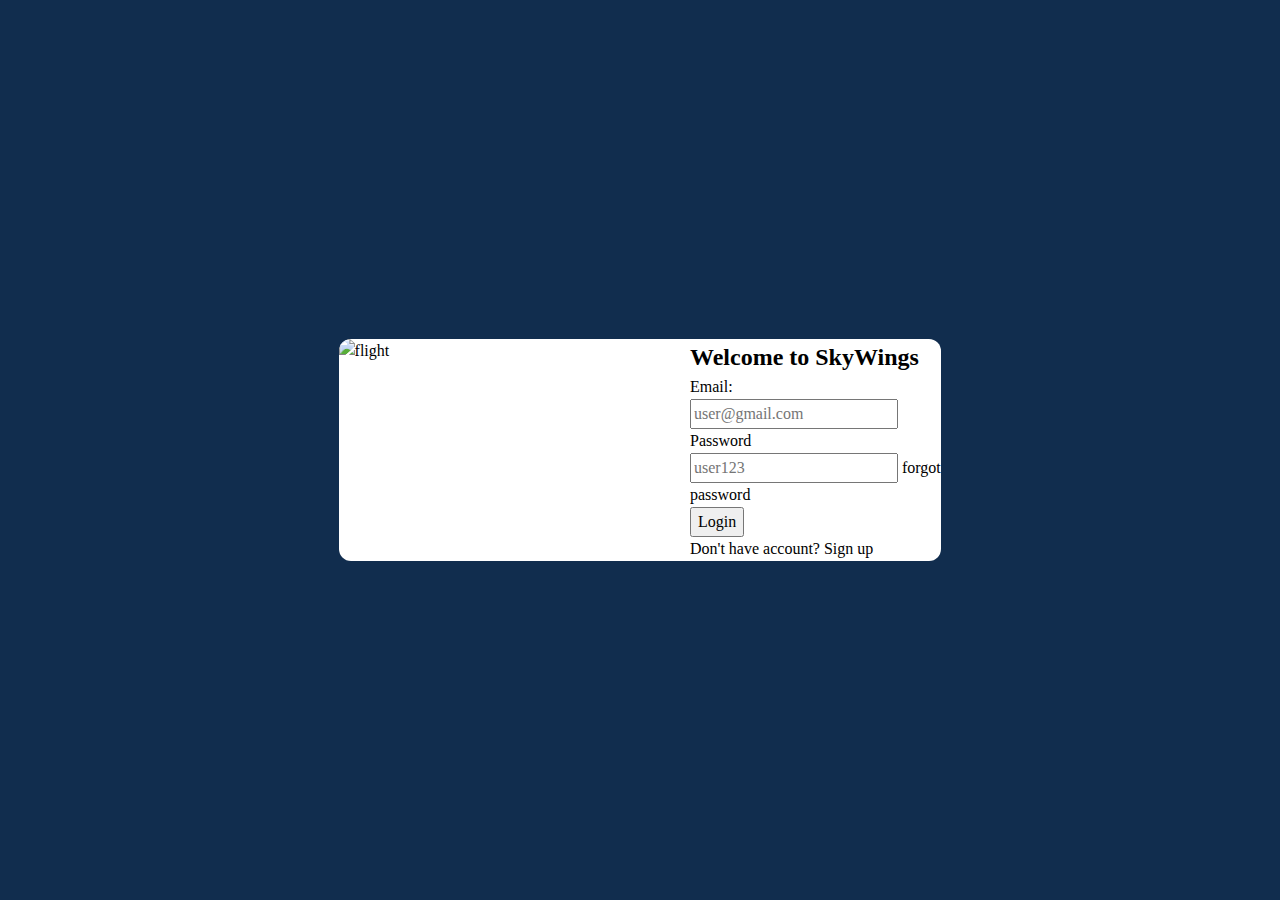
==== frontend/index.html @ 9f149af3 "Implement login page structure" ====
<!DOCTYPE html>
<html lang="en">
  <head>
    <meta charset="UTF-8" />
    <meta name="viewport" content="width=device-width, initial-scale=1.0" />
    <title>Document</title>

    <!-- styles link-->
    <link rel="stylesheet" href="./styles/pages/login-register.css" />
    <link rel="stylesheet" href="./styles/common/utilities.css" />
    <link rel="stylesheet" href="./styles/style.css" />

    <!--Scripts -->
    <script defer src="./scripts/app/login-register.js"></script>
  </head>
  <body>
    <main>
      <form href="#" id="login-form" class="grid-container">
        <div class="image-container">
          <img
            src="https://images.unsplash.com/photo-1579360826591-2c98525b8dbb?q=80&w=1935&auto=format&fit=crop&ixlib=rb-4.0.3&ixid=M3wxMjA3fDB8MHxwaG90by1wYWdlfHx8fGVufDB8fHx8fA%3D%3D"
            alt="flight"
          />
        </div>

        <div id="login-content" class="login-content active flex column a-start j-s__around">
          <h2>Welcome to SkyWings</h2>

          <div>
            <label for="user-email">Email: </label>
            <input id="user-email" type="email" placeholder="user@gmail.com" required />
          </div>

          <div>
            <label for="user-password">Password</label>
            <input id="user-password" type="password" placeholder="user123" required />
            <span>forgot password</span>
          </div>

          <button type="submit">Login</button>
          <p class="swtich-to-register">Don't have account? <span>Sign up</span></p>
        </div>

        <!-- <div id="register-content" class="register-content hidden">
          <h2>Welcome to SkyWings</h2>

          <label for="user-email">Email: </label>
          <input id="user-email" type="email" placeholder="user@gmail.com" required />

          <div>
            <label>Password</label>
            <input id="user-email" type="password" placeholder="user123" required />
            <span>forgot password</span>
          </div>
        </div> -->
      </form>
    </main>
  </body>
</html>
---- frontend/styles/pages/login-register.css ----
body {
  display: flex;
  align-items: center;
  justify-content: center;
  min-height: 100vh;
  background-color: var(--crls-blue-dark-);
}

.grid-container {
  display: grid;
  grid-template-columns: 1fr 1fr;
  background-color: white;
  max-width: 70%;
  margin: 0 auto;
  border-radius: 12px;
  overflow: hidden;
}

.login-content {
  padding-left: 5rem;
}
---- frontend/styles/common/utilities.css ----
.flex {
  display: flex;
}

.row {
  flex-direction: row;
}

.column {
  flex-direction: column;
}

.a-start {
  align-items: flex-start;
}

.a-center {
  align-items: center;
}

.a-end {
  align-items: flex-end;
}

.j-center {
  justify-content: center;
}

.j-s__between {
  justify-content: space-between;
}

.j-s__evenly {
  justify-content: space-evenly;
}

.j-s__around {
  justify-content: space-around;
}
---- frontend/styles/style.css ----
*,
*::before,
*::after {
  box-sizing: border-box;
}

* {
  margin: 0;
}

body {
  line-height: 1.5;
  -webkit-font-smoothing: antialiased;
}

img,
picture,
video,
canvas,
svg {
  display: block;
  max-width: 100%;
}

input,
button,
textarea,
select {
  font: inherit;
}

p,
h1,
h2,
h3,
h4,
h5,
h6 {
  overflow-wrap: break-word;
}

html {
  font-size: 62.5%;
}

:root {
  --crls-white-: #f9f7f7;
  --crls-blue-light-: #3f72af;
  --crls-blue-dark-: #112d4e;
  --clrs-clear-blue-: #dbe2ef;
}

body {
  font-size: 1.6rem;
}

.hidden {
  display: none;
}
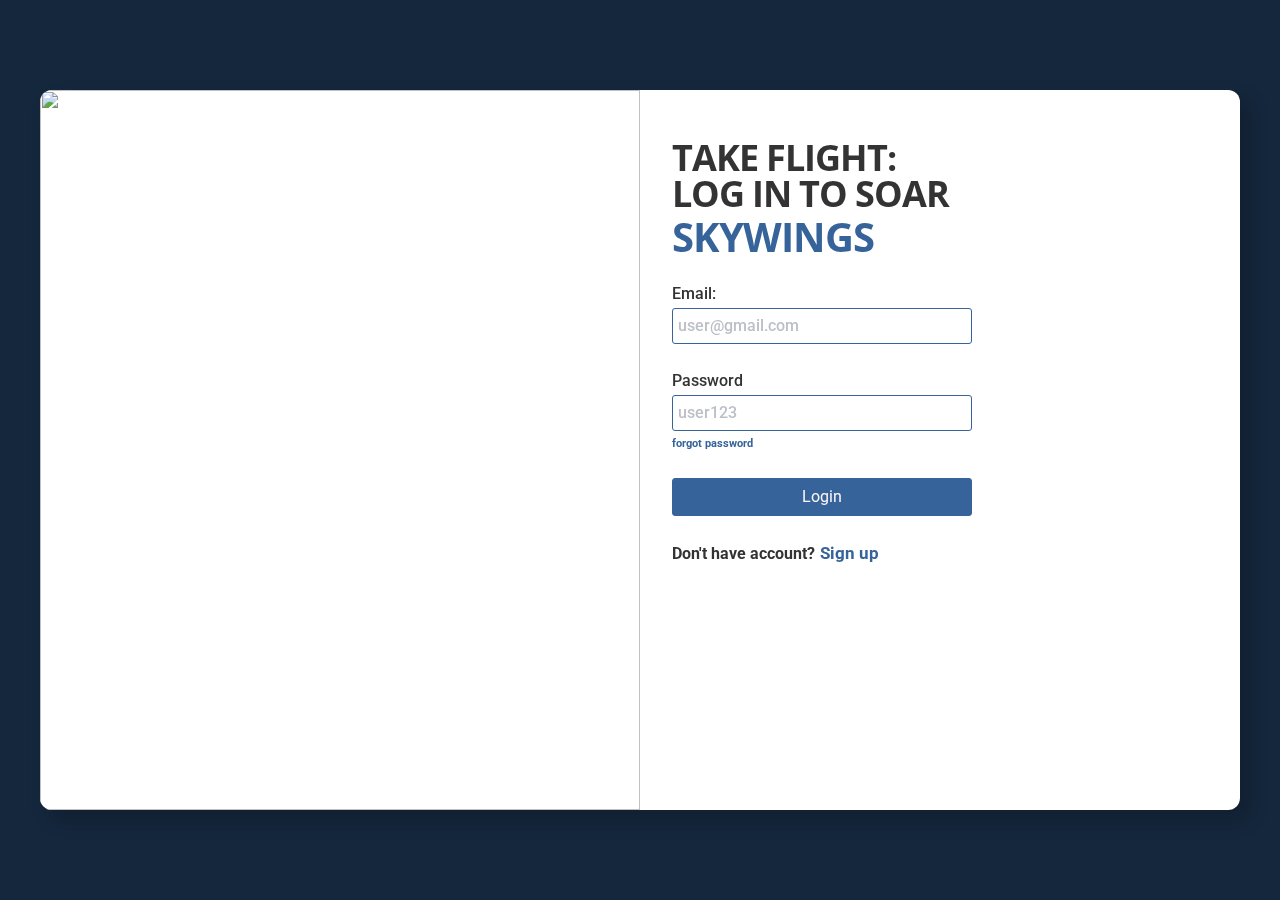
==== commit 27d7b55b: "Impelemt login/regiester styles" ====
--- a/frontend/index.html
+++ b/frontend/index.html
@@ -3,7 +3,7 @@
   <head>
     <meta charset="UTF-8" />
     <meta name="viewport" content="width=device-width, initial-scale=1.0" />
-    <title>Document</title>
+    <title>SkyWings</title>
 
     <!-- styles link-->
     <link rel="stylesheet" href="./styles/pages/login-register.css" />
@@ -13,47 +13,77 @@
     <!--Scripts -->
     <script defer src="./scripts/app/login-register.js"></script>
   </head>
+
   <body>
     <main>
-      <form href="#" id="login-form" class="grid-container">
+      <form href="#" id="login-form" class="grid-container active">
         <div class="image-container">
           <img
-            src="https://images.unsplash.com/photo-1579360826591-2c98525b8dbb?q=80&w=1935&auto=format&fit=crop&ixlib=rb-4.0.3&ixid=M3wxMjA3fDB8MHxwaG90by1wYWdlfHx8fGVufDB8fHx8fA%3D%3D"
-            alt="flight"
+            src="https://images.unsplash.com/photo-1558285549-2a06f9a5fe65?q=80&w=1170&auto=format&fit=crop&ixlib=rb-4.0.3&ixid=M3wxMjA3fDB8MHxwaG90by1wYWdlfHx8fGVufDB8fHx8fA%3D%3D"
           />
         </div>
 
-        <div id="login-content" class="login-content active flex column a-start j-s__around">
-          <h2>Welcome to SkyWings</h2>
+        <div id="login-content" class="login-content active flex column a-start j-centers">
+          <h2>
+            Take Flight: Log In to Soar <br />
+            <span> SkyWings</span>
+          </h2>
 
-          <div>
+          <div class="flex column">
             <label for="user-email">Email: </label>
             <input id="user-email" type="email" placeholder="user@gmail.com" required />
           </div>
 
-          <div>
+          <div class="flex column">
             <label for="user-password">Password</label>
             <input id="user-password" type="password" placeholder="user123" required />
             <span>forgot password</span>
           </div>
 
           <button type="submit">Login</button>
-          <p class="swtich-to-register">Don't have account? <span>Sign up</span></p>
+          <div class="swtich-to-register flex a-center j-center">
+            <p>Don't have account?</p>
+            <span>Sign up</span>
+          </div>
         </div>
 
-        <!-- <div id="register-content" class="register-content hidden">
-          <h2>Welcome to SkyWings</h2>
+      <!-- <form href="#" id="login-form" class="grid-container active">
+        <div class="image-container">
+          <img
+            src="https://images.unsplash.com/photo-1558285549-2a06f9a5fe65?q=80&w=1170&auto=format&fit=crop&ixlib=rb-4.0.3&ixid=M3wxMjA3fDB8MHxwaG90by1wYWdlfHx8fGVufDB8fHx8fA%3D%3D"
+          />
+        </div>
 
-          <label for="user-email">Email: </label>
-          <input id="user-email" type="email" placeholder="user@gmail.com" required />
+        <div id="login-content" class="login-content active flex column a-start j-centers">
+          <h2>
+            Ready for Takeoff<br />
+            <span> SkyWings</span>
+          </h2>
 
-          <div>
-            <label>Password</label>
-            <input id="user-email" type="password" placeholder="user123" required />
+          <div class="flex column">
+            <label for="user-name">Name: </label>
+            <input id="user-name" type="text" placeholder="user@gmail.com" required />
+          </div>
+
+          <div class="flex column">
+            <label for="user-email">Email: </label>
+            <input id="user-email" type="email" placeholder="user@gmail.com" required />
+          </div>
+
+          <div class="flex column">
+            <label for="user-password">Password</label>
+            <input id="user-password" type="password" placeholder="user123" required />
             <span>forgot password</span>
           </div>
-        </div> -->
-      </form>
+
+          <button type="submit">Login</button>
+          <div class="swtich-to-register flex a-center j-center">
+            <p>Already have an?</p>
+            <span>Sign up</span>
+          </div>
+        </div>
+      </form> -->
     </main>
+    <div class="overlay"></div>
   </body>
 </html>
--- a/frontend/styles/pages/login-register.css
+++ b/frontend/styles/pages/login-register.css
@@ -1,21 +1,225 @@
+@import url('https://fonts.googleapis.com/css2?family=Noto+Sans+Khojki&family=Open+Sans:ital,wght@0,300..800;1,300..800&display=swap');
+
 body {
   display: flex;
   align-items: center;
   justify-content: center;
   min-height: 100vh;
-  background-color: var(--crls-blue-dark-);
+  background-color: var(--clrs-blue-light-);
+  color: #333;
+  position: relative;
+}
+
+main {
+  max-width: 200rem;
+}
+
+form {
+  position: relative;
 }
 
 .grid-container {
   display: grid;
   grid-template-columns: 1fr 1fr;
   background-color: white;
-  max-width: 70%;
-  margin: 0 auto;
+  width: 120rem;
+  height: 80vh;
+  margin: 0 3rem;
   border-radius: 12px;
   overflow: hidden;
+  box-shadow: 10px 10px 20px rgba(0, 0, 0, 0.2);
+  transition: all 0.3s;
+}
+
+.grid-container:hover {
+  box-shadow: inset 10px 10px 20px rgba(0, 0, 0, 0.2);
+  transform: scale(0.98);
+}
+
+.image-container img {
+  width: 100%;
+  height: 100%;
+  object-fit: cover;
+  background-position: left;
 }
 
 .login-content {
-  padding-left: 5rem;
-}
+  padding: 5rem 2em;
+  gap: 25px;
+  width: 400px;
+}
+
+.login-content h2 {
+  font-size: 3.8rem;
+  text-transform: uppercase;
+  line-height: 1;
+  max-width: 30rem;
+  letter-spacing: -1px;
+}
+
+.login-content span {
+  display: block;
+  font-size: 1.1rem;
+  color: var(--clrs-blue-light-);
+  font-weight: bold;
+  cursor: pointer;
+  margin-top: 0.5rem;
+}
+
+.login-content h2 {
+  font-size: 3.6rem;
+}
+
+.login-content h2 span {
+  color: var(--clrs-blue-light-);
+  font-size: 4rem;
+}
+
+.swtich-to-register {
+  gap: 0.5rem;
+}
+
+label {
+  margin-bottom: 2px;
+  font-weight: 500;
+}
+
+label + input {
+  max-width: 600px;
+  width: 300px;
+  border-radius: 0.3rem;
+  border: 0.5px solid var(--clrs-blue-light-);
+  padding: 0.5rem;
+  color: var(--clrs-blue-dark-);
+  font-weight: 500;
+}
+
+label + input:focus {
+  outline: none;
+}
+
+label + input::placeholder {
+  color: rgba(49, 61, 81, 0.33);
+}
+
+button {
+  max-width: 600px;
+  width: 300px;
+  background-color: var(--clrs-blue-light-);
+  color: var(--clrs-white-);
+  padding: 0.4em 1rem;
+  border: 1px solid var(--clrs-blue-light-);
+  border-radius: 0.3rem;
+  cursor: pointer;
+  transition: all 0.3s;
+}
+
+button:hover {
+  background-color: var(--clrs-blue-dark-);
+}
+
+.swtich-to-register {
+  color: #333;
+  font-weight: bold;
+  align-items: center;
+}
+
+.swtich-to-register span {
+  color: var(--clrs-blue-light-);
+  font-weight: bold;
+  font-size: 1.7rem;
+  margin: 0;
+}
+
+@media (max-width: 1024px) {
+  .grid-container {
+    width: 75rem;
+  }
+}
+
+@media (max-width: 769px) {
+  body {
+    margin: 0 20px;
+  }
+
+  .grid-container {
+    max-width: 500px;
+    display: flex;
+    flex-direction: column;
+    margin-top: 0 auto;
+    align-items: center !important;
+    justify-content: center !important;
+    padding: 0;
+  }
+
+  .image-container {
+    height: 600px;
+    max-width: 600px;
+  }
+
+  .login-content {
+    padding: 2rem;
+    width: 100%;
+    margin: 0 auto;
+    gap: 0px;
+    justify-content: center !important;
+    align-items: center !important;
+    text-align: start !important;
+  }
+
+  .login-content h2 {
+    font-size: 2rem !important;
+  }
+
+  .login-content span {
+    font-size: 3rem !important;
+  }
+
+  .login-content div {
+    margin-bottom: 20px;
+  }
+
+  label + input,
+  button {
+    max-width: none; /* Remove max-width for input fields */
+    width: 33rem;
+  }
+
+  span {
+    font-size: 1rem !important;
+  }
+}
+
+@media (max-width: 400px) {
+  body {
+    margin: 0 20px;
+  }
+
+  .login-content span {
+    font-size: 1.5rem !important;
+  }
+
+  .login-content h2 span {
+    font-size: 2.2rem !important;
+    text-align: start !important;
+    align-self: flex-start;
+  }
+
+  .swtich-to-register {
+    margin-top: 0.5rem;
+  }
+
+  .swtich-to-register span {
+    font-size: 1.7rem !important;
+  }
+}
+
+.overlay {
+  position: fixed;
+  background-color: rgba(0, 0, 0, 0.6);
+  top: 0;
+  left: 0;
+  right: 0;
+  bottom: 0;
+  z-index: -1;
+}
--- a/frontend/styles/style.css
+++ b/frontend/styles/style.css
@@ -1,3 +1,5 @@
+@import url('https://fonts.googleapis.com/css2?family=Open+Sans:ital,wght@0,300..800;1,300..800&family=Roboto:ital,wght@0,100;0,300;0,400;0,500;0,700;0,900;1,100;1,300;1,400;1,500;1,700;1,900&display=swap');
+
 *,
 *::before,
 *::after {
@@ -39,21 +41,41 @@
   overflow-wrap: break-word;
 }
 
+h1,
+h2,
+h3,
+h4,
+h5,
+h6 {
+  font-family: 'Open Sans', sans-serif !important;
+}
+
 html {
   font-size: 62.5%;
 }
 
 :root {
-  --crls-white-: #f9f7f7;
-  --crls-blue-light-: #3f72af;
-  --crls-blue-dark-: #112d4e;
+  --clrs-white-: #f9f7f7;
+  --clrs-blue-light-: #366399;
+  --clrs-blue-dark-: #112d4e;
   --clrs-clear-blue-: #dbe2ef;
+  --clrs-black-: #333;
 }
 
 body {
   font-size: 1.6rem;
+  font-family: 'Roboto', sans-serif;
 }
 
 .hidden {
   display: none;
 }
+
+/* 
+Media Queries BreakPoints : 
+  - 320px — 480px: Mobile devices
+  - 481px — 768px: iPads, Tablets
+  - 769px — 1024px: Small screens, laptops
+  - 1025px — 1200px: Desktops, large screens
+  - 1201px and more —  Extra large screens, TV
+*/
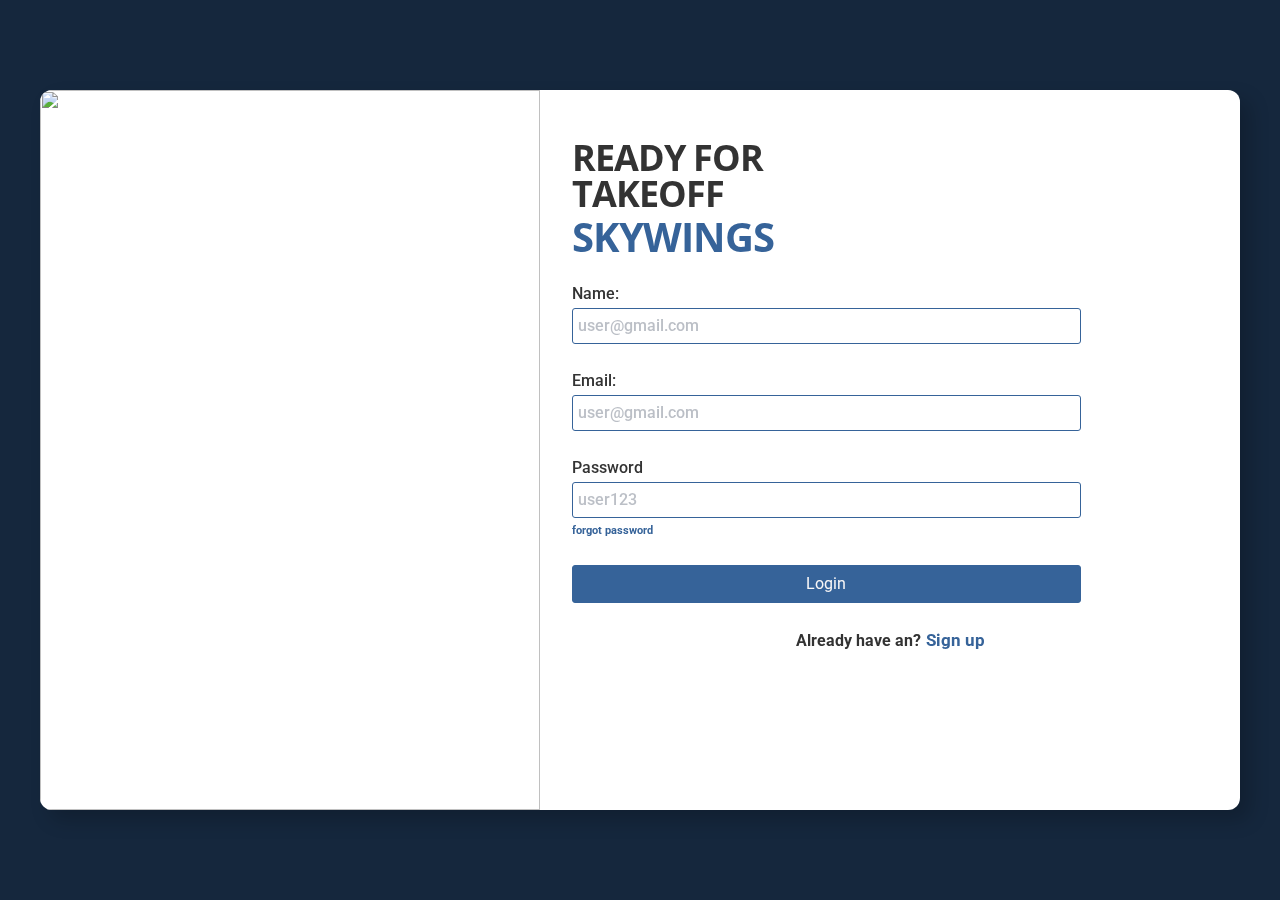
==== commit 3ea301eb: "Implement user register operation" ====
--- a/frontend/index.html
+++ b/frontend/index.html
@@ -16,7 +16,7 @@
 
   <body>
     <main>
-      <form href="#" id="login-form" class="grid-container active">
+      <!-- <form href="#" id="login-form" class="grid-container active">
         <div class="image-container">
           <img
             src="https://images.unsplash.com/photo-1558285549-2a06f9a5fe65?q=80&w=1170&auto=format&fit=crop&ixlib=rb-4.0.3&ixid=M3wxMjA3fDB8MHxwaG90by1wYWdlfHx8fGVufDB8fHx8fA%3D%3D"
@@ -45,9 +45,9 @@
             <p>Don't have account?</p>
             <span>Sign up</span>
           </div>
-        </div>
+        </div> -->
 
-      <!-- <form href="#" id="login-form" class="grid-container active">
+      <form href="#" id="login-form" class="grid-container">
         <div class="image-container">
           <img
             src="https://images.unsplash.com/photo-1558285549-2a06f9a5fe65?q=80&w=1170&auto=format&fit=crop&ixlib=rb-4.0.3&ixid=M3wxMjA3fDB8MHxwaG90by1wYWdlfHx8fGVufDB8fHx8fA%3D%3D"
@@ -82,7 +82,7 @@
             <span>Sign up</span>
           </div>
         </div>
-      </form> -->
+      </form>
     </main>
     <div class="overlay"></div>
   </body>
--- a/frontend/styles/pages/login-register.css
+++ b/frontend/styles/pages/login-register.css
@@ -46,7 +46,12 @@
 .login-content {
   padding: 5rem 2em;
   gap: 25px;
-  width: 400px;
+  max-width: 800px;
+  width: 700px;
+}
+.login-content div {
+  width: 100%;
+  align-self: flex-start;
 }
 
 .login-content h2 {
@@ -79,14 +84,17 @@
   gap: 0.5rem;
 }
 
+input,
+button {
+  width: 80%;
+}
+
 label {
   margin-bottom: 2px;
   font-weight: 500;
 }
 
 label + input {
-  max-width: 600px;
-  width: 300px;
   border-radius: 0.3rem;
   border: 0.5px solid var(--clrs-blue-light-);
   padding: 0.5rem;
@@ -103,8 +111,6 @@
 }
 
 button {
-  max-width: 600px;
-  width: 300px;
   background-color: var(--clrs-blue-light-);
   color: var(--clrs-white-);
   padding: 0.4em 1rem;
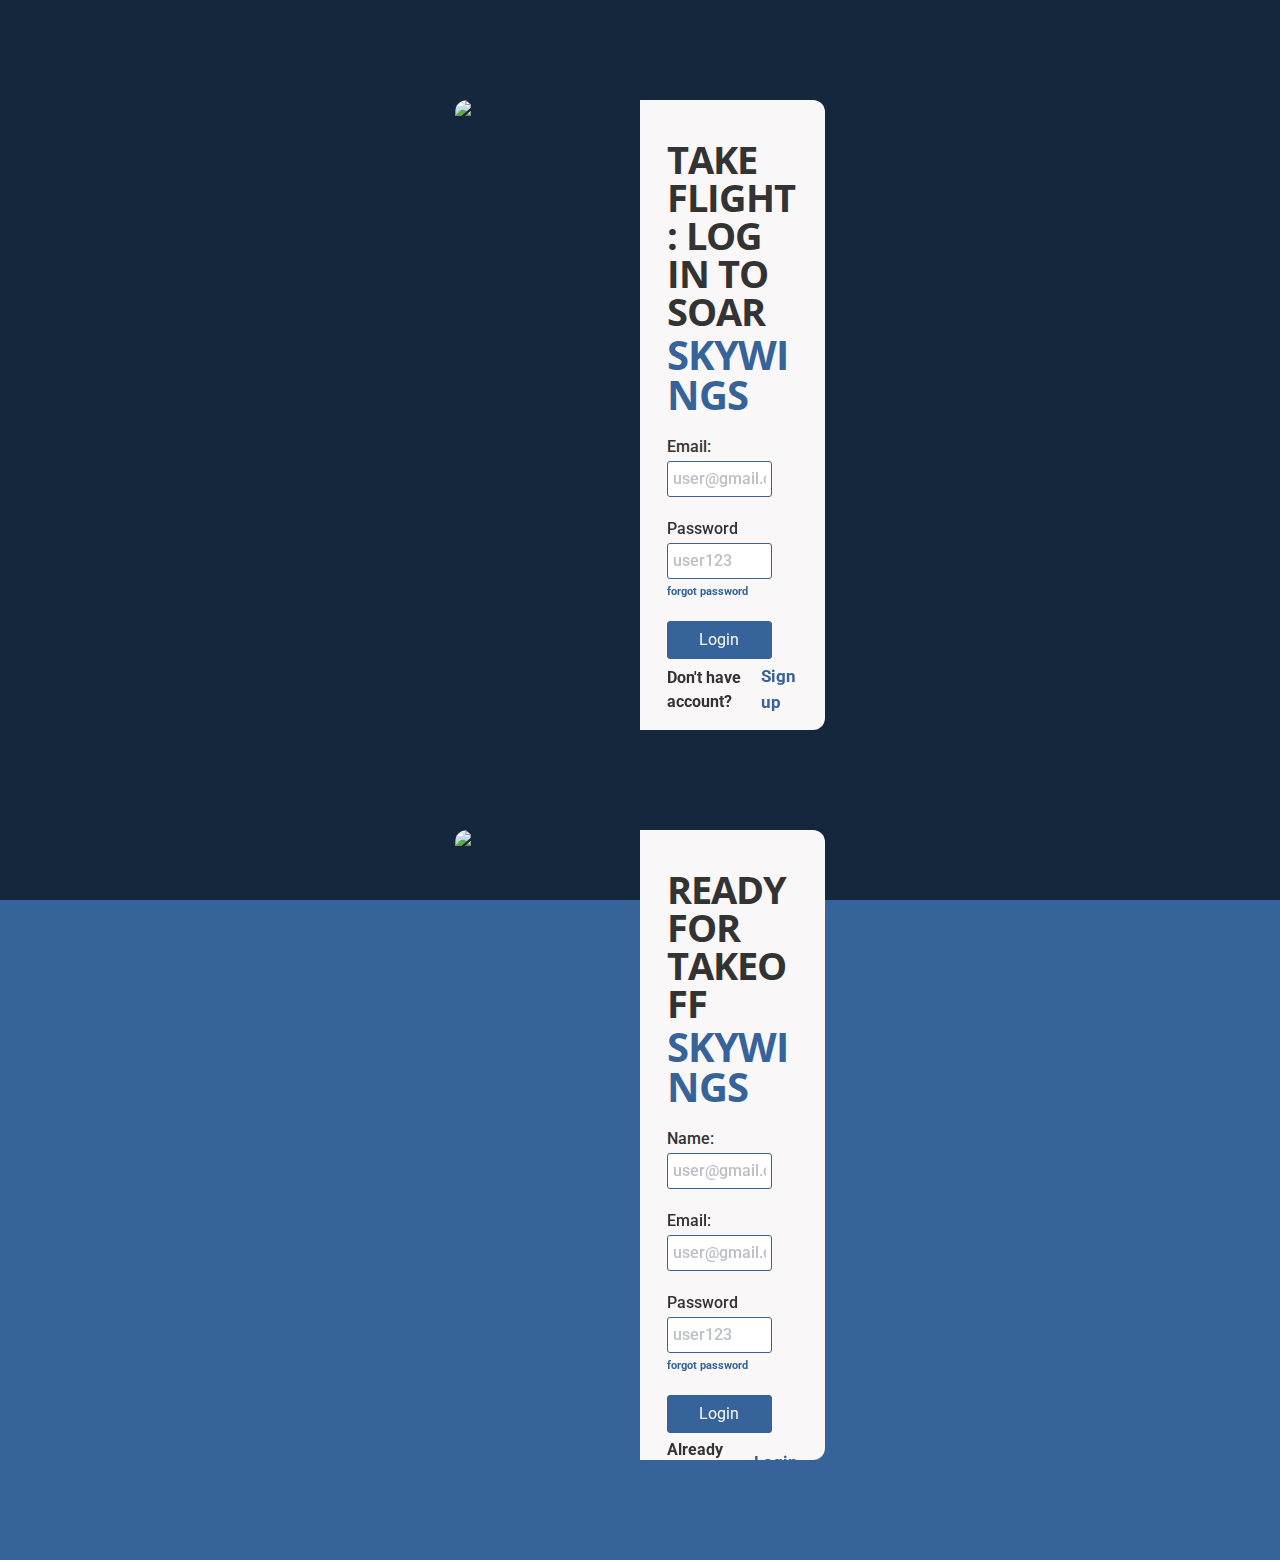
==== commit 5331fa2b: "Fix login/register page style issues" ====
--- a/frontend/index.html
+++ b/frontend/index.html
@@ -11,75 +11,77 @@
     <link rel="stylesheet" href="./styles/style.css" />
 
     <!--Scripts -->
+    <script defer src="./scripts/var-declarations.js"></script>
     <script defer src="./scripts/app/login-register.js"></script>
   </head>
 
   <body>
     <main>
-      <!-- <form href="#" id="login-form" class="grid-container active">
+      <form href="#" id="login-form" class="grid-container form active">
         <div class="image-container">
           <img
             src="https://images.unsplash.com/photo-1558285549-2a06f9a5fe65?q=80&w=1170&auto=format&fit=crop&ixlib=rb-4.0.3&ixid=M3wxMjA3fDB8MHxwaG90by1wYWdlfHx8fGVufDB8fHx8fA%3D%3D"
           />
         </div>
 
-        <div id="login-content" class="login-content active flex column a-start j-centers">
+        <div id="login-content" class="content active">
           <h2>
-            Take Flight: Log In to Soar <br />
+            Take Flight: Log In to Soar
             <span> SkyWings</span>
           </h2>
 
           <div class="flex column">
-            <label for="user-email">Email: </label>
-            <input id="user-email" type="email" placeholder="user@gmail.com" required />
+            <label for="user-email-login">Email: </label>
+            <input id="user-email-login" type="email" placeholder="user@gmail.com" required />
           </div>
 
           <div class="flex column">
-            <label for="user-password">Password</label>
-            <input id="user-password" type="password" placeholder="user123" required />
+            <label for="user-password-login">Password</label>
+            <input id="user-password-login" type="password" placeholder="user123" required />
             <span>forgot password</span>
           </div>
 
-          <button type="submit">Login</button>
-          <div class="swtich-to-register flex a-center j-center">
+          <button type="submit" class="button login-button">Login</button>
+          <div class="swtich-to-register flex a-center j-start">
             <p>Don't have account?</p>
-            <span>Sign up</span>
+            <span class="swtich-to-register">Sign up</span>
           </div>
-        </div> -->
+        </div>
+      </form>
 
-      <form href="#" id="login-form" class="grid-container">
+      <form href="#" id="register-form" class="grid-container form hidden">
         <div class="image-container">
           <img
             src="https://images.unsplash.com/photo-1558285549-2a06f9a5fe65?q=80&w=1170&auto=format&fit=crop&ixlib=rb-4.0.3&ixid=M3wxMjA3fDB8MHxwaG90by1wYWdlfHx8fGVufDB8fHx8fA%3D%3D"
           />
         </div>
 
-        <div id="login-content" class="login-content active flex column a-start j-centers">
+        <div id="register-content" class="content active">
           <h2>
             Ready for Takeoff<br />
             <span> SkyWings</span>
           </h2>
 
           <div class="flex column">
-            <label for="user-name">Name: </label>
-            <input id="user-name" type="text" placeholder="user@gmail.com" required />
+            <label for="user-name-register">Name: </label>
+            <input id="user-name-register" type="text" placeholder="user@gmail.com" required />
           </div>
 
           <div class="flex column">
-            <label for="user-email">Email: </label>
-            <input id="user-email" type="email" placeholder="user@gmail.com" required />
+            <label for="user-email-register">Email: </label>
+            <input id="user-email-register" type="email" placeholder="user@gmail.com" required />
           </div>
 
           <div class="flex column">
-            <label for="user-password">Password</label>
-            <input id="user-password" type="password" placeholder="user123" required />
+            <label for="user-password-register">Password</label>
+            <input id="user-password-register" type="password" placeholder="user123" required />
             <span>forgot password</span>
           </div>
 
-          <button type="submit">Login</button>
-          <div class="swtich-to-register flex a-center j-center">
+          <button class="btn register-button" type="submit" id="register-button">Login</button>
+          <div class="swtich-to-register flex a-center j-start">
             <p>Already have an?</p>
-            <span>Sign up</span>
+            <span id="swtich-to-login">Login</span>
           </div>
         </div>
       </form>
--- a/frontend/styles/pages/login-register.css
+++ b/frontend/styles/pages/login-register.css
@@ -11,50 +11,40 @@
 }
 
 main {
-  max-width: 200rem;
+  max-width: 120rem;
+  margin: 0 30px;
 }
 
-form {
-  position: relative;
+.form {
+  display: flex;
+  margin-bottom: 100px;
+  width: 100%;
+  margin: 100px auto;
+  height: 70vh;
+  overflow: hidden;
+  border-radius: 12px;
 }
 
-.grid-container {
-  display: grid;
-  grid-template-columns: 1fr 1fr;
-  background-color: white;
-  width: 120rem;
-  height: 80vh;
-  margin: 0 3rem;
-  border-radius: 12px;
+.image-container {
+  width: 50%;
+  height: 100%;
   overflow: hidden;
-  box-shadow: 10px 10px 20px rgba(0, 0, 0, 0.2);
-  transition: all 0.3s;
-}
-
-.grid-container:hover {
-  box-shadow: inset 10px 10px 20px rgba(0, 0, 0, 0.2);
-  transform: scale(0.98);
 }
 
 .image-container img {
-  width: 100%;
   height: 100%;
-  object-fit: cover;
-  background-position: left;
 }
 
-.login-content {
-  padding: 5rem 2em;
-  gap: 25px;
-  max-width: 800px;
-  width: 700px;
-}
-.login-content div {
-  width: 100%;
-  align-self: flex-start;
+.content {
+  width: 50%;
+  background-color: var(--clrs-white-);
+  padding: 4rem 2.7rem;
+  display: flex;
+  flex-direction: column;
+  gap: 20px;
 }
 
-.login-content h2 {
+.content h2 {
   font-size: 3.8rem;
   text-transform: uppercase;
   line-height: 1;
@@ -62,7 +52,7 @@
   letter-spacing: -1px;
 }
 
-.login-content span {
+.content span {
   display: block;
   font-size: 1.1rem;
   color: var(--clrs-blue-light-);
@@ -71,11 +61,7 @@
   margin-top: 0.5rem;
 }
 
-.login-content h2 {
-  font-size: 3.6rem;
-}
-
-.login-content h2 span {
+.content h2 span {
   color: var(--clrs-blue-light-);
   font-size: 4rem;
 }
@@ -124,100 +110,21 @@
   background-color: var(--clrs-blue-dark-);
 }
 
-.swtich-to-register {
+.swtich-to-register,
+.swtich-to-login {
   color: #333;
   font-weight: bold;
   align-items: center;
+  margin-top: -1.5rem;
 }
 
-.swtich-to-register span {
+.swtich-to-register span,
+.swtich-to-login span {
   color: var(--clrs-blue-light-);
   font-weight: bold;
   font-size: 1.7rem;
+  align-self: center;
   margin: 0;
-}
-
-@media (max-width: 1024px) {
-  .grid-container {
-    width: 75rem;
-  }
-}
-
-@media (max-width: 769px) {
-  body {
-    margin: 0 20px;
-  }
-
-  .grid-container {
-    max-width: 500px;
-    display: flex;
-    flex-direction: column;
-    margin-top: 0 auto;
-    align-items: center !important;
-    justify-content: center !important;
-    padding: 0;
-  }
-
-  .image-container {
-    height: 600px;
-    max-width: 600px;
-  }
-
-  .login-content {
-    padding: 2rem;
-    width: 100%;
-    margin: 0 auto;
-    gap: 0px;
-    justify-content: center !important;
-    align-items: center !important;
-    text-align: start !important;
-  }
-
-  .login-content h2 {
-    font-size: 2rem !important;
-  }
-
-  .login-content span {
-    font-size: 3rem !important;
-  }
-
-  .login-content div {
-    margin-bottom: 20px;
-  }
-
-  label + input,
-  button {
-    max-width: none; /* Remove max-width for input fields */
-    width: 33rem;
-  }
-
-  span {
-    font-size: 1rem !important;
-  }
-}
-
-@media (max-width: 400px) {
-  body {
-    margin: 0 20px;
-  }
-
-  .login-content span {
-    font-size: 1.5rem !important;
-  }
-
-  .login-content h2 span {
-    font-size: 2.2rem !important;
-    text-align: start !important;
-    align-self: flex-start;
-  }
-
-  .swtich-to-register {
-    margin-top: 0.5rem;
-  }
-
-  .swtich-to-register span {
-    font-size: 1.7rem !important;
-  }
 }
 
 .overlay {
@@ -229,3 +136,43 @@
   bottom: 0;
   z-index: -1;
 }
+
+@media (max-width: 1024px) {
+  main {
+    max-width: 100rem;
+  }
+}
+
+@media (max-width: 768px) {
+  main {
+    max-width: 100rem;
+  }
+
+  .form {
+    flex-direction: column;
+    border-radius: 3px;
+    height: 100%;
+  }
+
+  .image-container {
+    width: 100%;
+  }
+
+  .content {
+    width: 100%;
+  }
+
+  .content h2 {
+    max-width: 100%;
+    font-size: 2.2rem;
+  }
+
+  .content h2 span {
+    font-size: 2.4;
+  }
+
+  button,
+  input {
+    width: 100%;
+  }
+}
--- a/frontend/styles/style.css
+++ b/frontend/styles/style.css
@@ -65,10 +65,7 @@
 body {
   font-size: 1.6rem;
   font-family: 'Roboto', sans-serif;
-}
-
-.hidden {
-  display: none;
+  scroll-behavior: smooth;
 }
 
 /* 
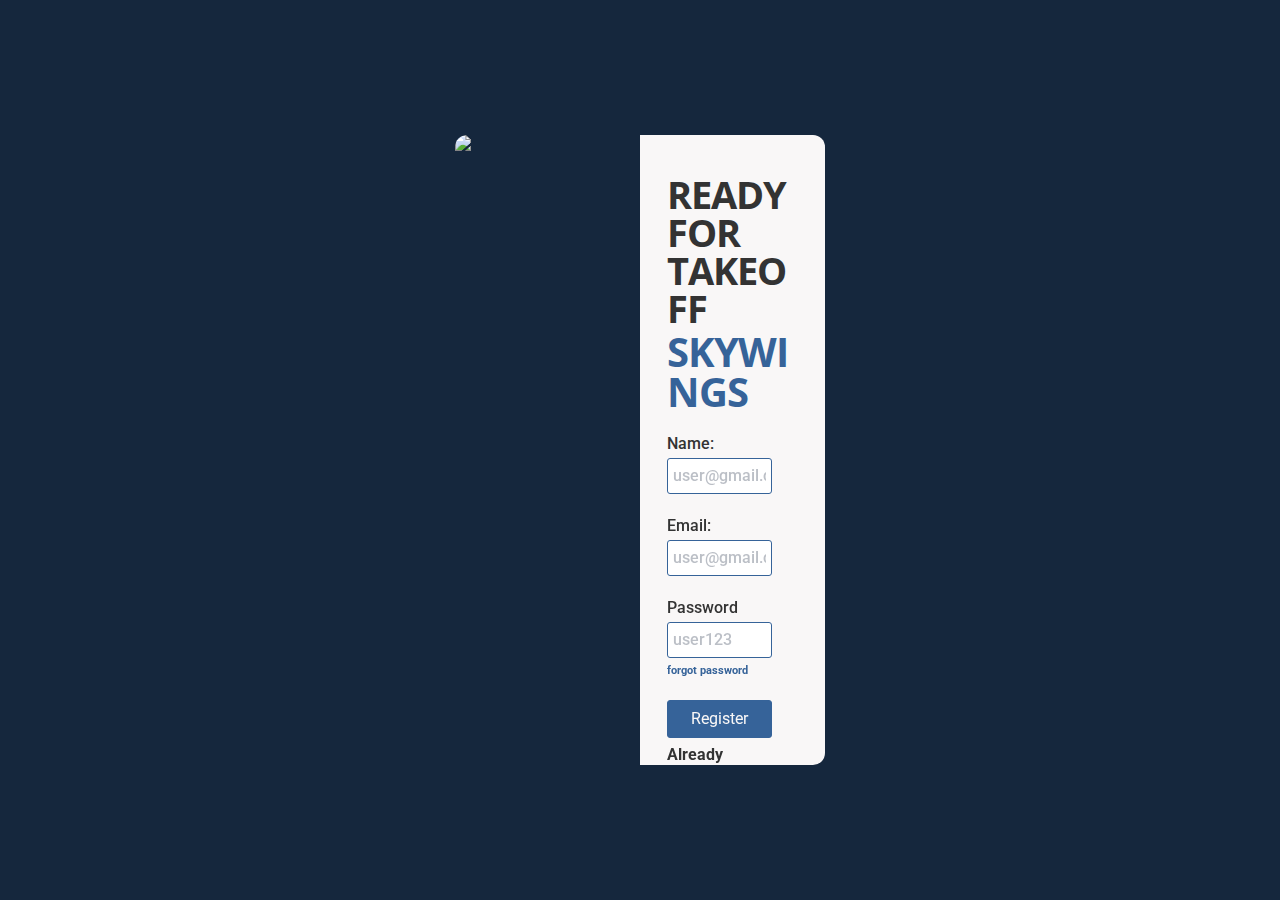
==== commit ed76dd3a: "Implement toggling between login/register interfaces" ====
--- a/frontend/index.html
+++ b/frontend/index.html
@@ -17,14 +17,14 @@
 
   <body>
     <main>
-      <form href="#" id="login-form" class="grid-container form active">
+      <form href="#" id="login-form" class="form hidden">
         <div class="image-container">
           <img
             src="https://images.unsplash.com/photo-1558285549-2a06f9a5fe65?q=80&w=1170&auto=format&fit=crop&ixlib=rb-4.0.3&ixid=M3wxMjA3fDB8MHxwaG90by1wYWdlfHx8fGVufDB8fHx8fA%3D%3D"
           />
         </div>
 
-        <div id="login-content" class="content active">
+        <div id="login-content" class="content">
           <h2>
             Take Flight: Log In to Soar
             <span> SkyWings</span>
@@ -44,12 +44,12 @@
           <button type="submit" class="button login-button">Login</button>
           <div class="swtich-to-register flex a-center j-start">
             <p>Don't have account?</p>
-            <span class="swtich-to-register">Sign up</span>
+            <span id="switch-to-register" class="switch-to-login">Sign up</span>
           </div>
         </div>
       </form>
 
-      <form href="#" id="register-form" class="grid-container form hidden">
+      <form href="#" id="register-form" class="form">
         <div class="image-container">
           <img
             src="https://images.unsplash.com/photo-1558285549-2a06f9a5fe65?q=80&w=1170&auto=format&fit=crop&ixlib=rb-4.0.3&ixid=M3wxMjA3fDB8MHxwaG90by1wYWdlfHx8fGVufDB8fHx8fA%3D%3D"
@@ -78,10 +78,10 @@
             <span>forgot password</span>
           </div>
 
-          <button class="btn register-button" type="submit" id="register-button">Login</button>
+          <button class="btn register-button" type="submit" id="register-button">Register</button>
           <div class="swtich-to-register flex a-center j-start">
-            <p>Already have an?</p>
-            <span id="swtich-to-login">Login</span>
+            <p>Already have an account?</p>
+            <span id="switch-to-login" class="switch-to-login">Login</span>
           </div>
         </div>
       </form>
--- a/frontend/styles/pages/login-register.css
+++ b/frontend/styles/pages/login-register.css
@@ -23,6 +23,7 @@
   height: 70vh;
   overflow: hidden;
   border-radius: 12px;
+  transition: opacity 0.3s ease;
 }
 
 .image-container {
--- a/frontend/styles/style.css
+++ b/frontend/styles/style.css
@@ -68,6 +68,16 @@
   scroll-behavior: smooth;
 }
 
+body::-webkit-scrollbar {
+  display: none;
+}
+
+.hidden {
+  opacity: 0;
+  pointer-events: none;
+  display: none;
+}
+
 /* 
 Media Queries BreakPoints : 
   - 320px — 480px: Mobile devices
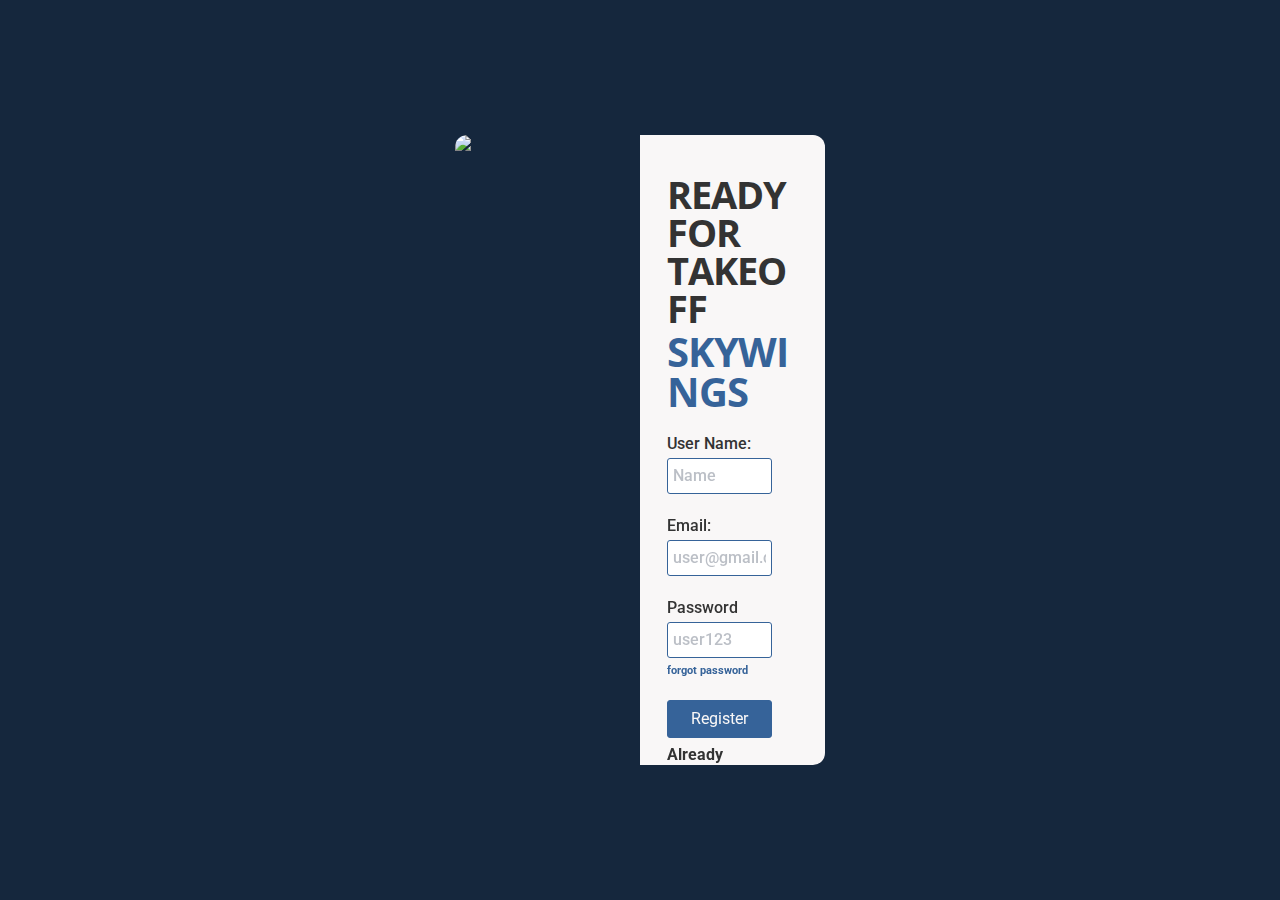
==== commit 1798178d: "Modify user login/register code" ====
--- a/frontend/index.html
+++ b/frontend/index.html
@@ -63,8 +63,8 @@
           </h2>
 
           <div class="flex column">
-            <label for="user-name-register">Name: </label>
-            <input id="user-name-register" type="text" placeholder="user@gmail.com" required />
+            <label for="user-name-register">User Name: </label>
+            <input id="user-name-register" type="text" placeholder="Name" required />
           </div>
 
           <div class="flex column">
--- a/frontend/styles/pages/login-register.css
+++ b/frontend/styles/pages/login-register.css
@@ -43,6 +43,13 @@
   display: flex;
   flex-direction: column;
   gap: 20px;
+}
+
+#login-content.showErrorMessage::after {
+  content: 'Incorrect Credentials 😂 !!!';
+  font-weight: bold;
+  color: rgb(176, 38, 38);
+  font-size: 1.6rem;
 }
 
 .content h2 {
@@ -138,6 +145,15 @@
   z-index: -1;
 }
 
+.error {
+  border: 1.5px solid rgb(228, 22, 22);
+}
+
+.error-message {
+  color: rgb(228, 22, 22);
+  font-weight: bold;
+}
+
 @media (max-width: 1024px) {
   main {
     max-width: 100rem;
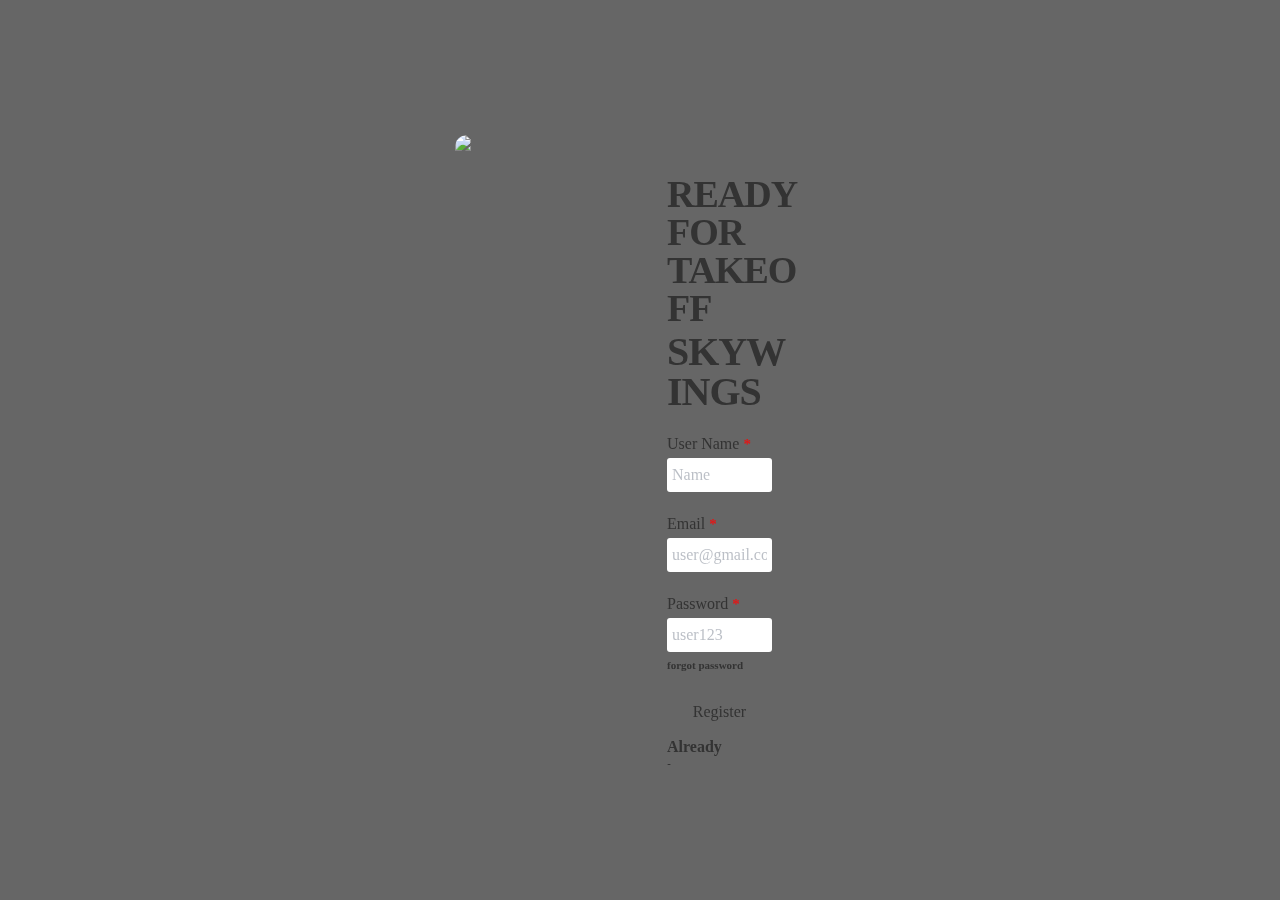
==== commit 99540dcc: "Add Admin Page Starter Folder" ====
--- a/frontend/index.html
+++ b/frontend/index.html
@@ -31,13 +31,13 @@
           </h2>
 
           <div class="flex column">
-            <label for="user-email-login">Email: </label>
+            <label for="user-email-login">Email <span class="red-start">*</span> </label>
             <input id="user-email-login" type="email" placeholder="user@gmail.com" required />
           </div>
 
           <div class="flex column">
-            <label for="user-password-login">Password</label>
-            <input id="user-password-login" type="password" placeholder="user123" required />
+            <label for="user-password-login">Password <span class="red-start">*</span></label>
+            <input id="user-password-login" type="password" pattern="(?=.*\d)(?=.*[a-z])(?=.*[A-Z]).{8,}" placeholder="user123" required />
             <span>forgot password</span>
           </div>
 
@@ -63,18 +63,18 @@
           </h2>
 
           <div class="flex column">
-            <label for="user-name-register">User Name: </label>
+            <label for="user-name-register">User Name <span class="red-start">*</span> </label>
             <input id="user-name-register" type="text" placeholder="Name" required />
           </div>
 
           <div class="flex column">
-            <label for="user-email-register">Email: </label>
+            <label for="user-email-register">Email <span class="red-start">*</span></label>
             <input id="user-email-register" type="email" placeholder="user@gmail.com" required />
           </div>
 
           <div class="flex column">
-            <label for="user-password-register">Password</label>
-            <input id="user-password-register" type="password" placeholder="user123" required />
+            <label for="user-password-register">Password <span class="red-start">*</span></label>
+            <input id="user-password-register" type="password" pattern="(?=.*\d)(?=.*[a-z])(?=.*[A-Z]).{8,}" placeholder="user123" required />
             <span>forgot password</span>
           </div>
 
--- a/frontend/styles/pages/login-register.css
+++ b/frontend/styles/pages/login-register.css
@@ -154,6 +154,12 @@
   font-weight: bold;
 }
 
+.red-start {
+  color: rgb(228, 22, 22) !important;
+  display: inline !important;
+  font-size: 1.5rem !important;
+}
+
 @media (max-width: 1024px) {
   main {
     max-width: 100rem;
--- a/frontend/styles/style.css
+++ b/frontend/styles/style.css
@@ -1,5 +1,3 @@
-@import url('https://fonts.googleapis.com/css2?family=Open+Sans:ital,wght@0,300..800;1,300..800&family=Roboto:ital,wght@0,100;0,300;0,400;0,500;0,700;0,900;1,100;1,300;1,400;1,500;1,700;1,900&display=swap');
-
 *,
 *::before,
 *::after {
@@ -41,48 +39,22 @@
   overflow-wrap: break-word;
 }
 
-h1,
-h2,
-h3,
-h4,
-h5,
-h6 {
-  font-family: 'Open Sans', sans-serif !important;
-}
-
 html {
   font-size: 62.5%;
 }
 
 :root {
-  --clrs-white-: #f9f7f7;
-  --clrs-blue-light-: #366399;
-  --clrs-blue-dark-: #112d4e;
+  --crls-white-: #f9f7f7;
+  --crls-blue-light-: #3f72af;
+  --crls-blue-dark-: #112d4e;
   --clrs-clear-blue-: #dbe2ef;
-  --clrs-black-: #333;
 }
 
 body {
   font-size: 1.6rem;
-  font-family: 'Roboto', sans-serif;
-  scroll-behavior: smooth;
-}
 
-body::-webkit-scrollbar {
-  display: none;
 }
 
 .hidden {
-  opacity: 0;
-  pointer-events: none;
   display: none;
 }
-
-/* 
-Media Queries BreakPoints : 
-  - 320px — 480px: Mobile devices
-  - 481px — 768px: iPads, Tablets
-  - 769px — 1024px: Small screens, laptops
-  - 1025px — 1200px: Desktops, large screens
-  - 1201px and more —  Extra large screens, TV
-*/
